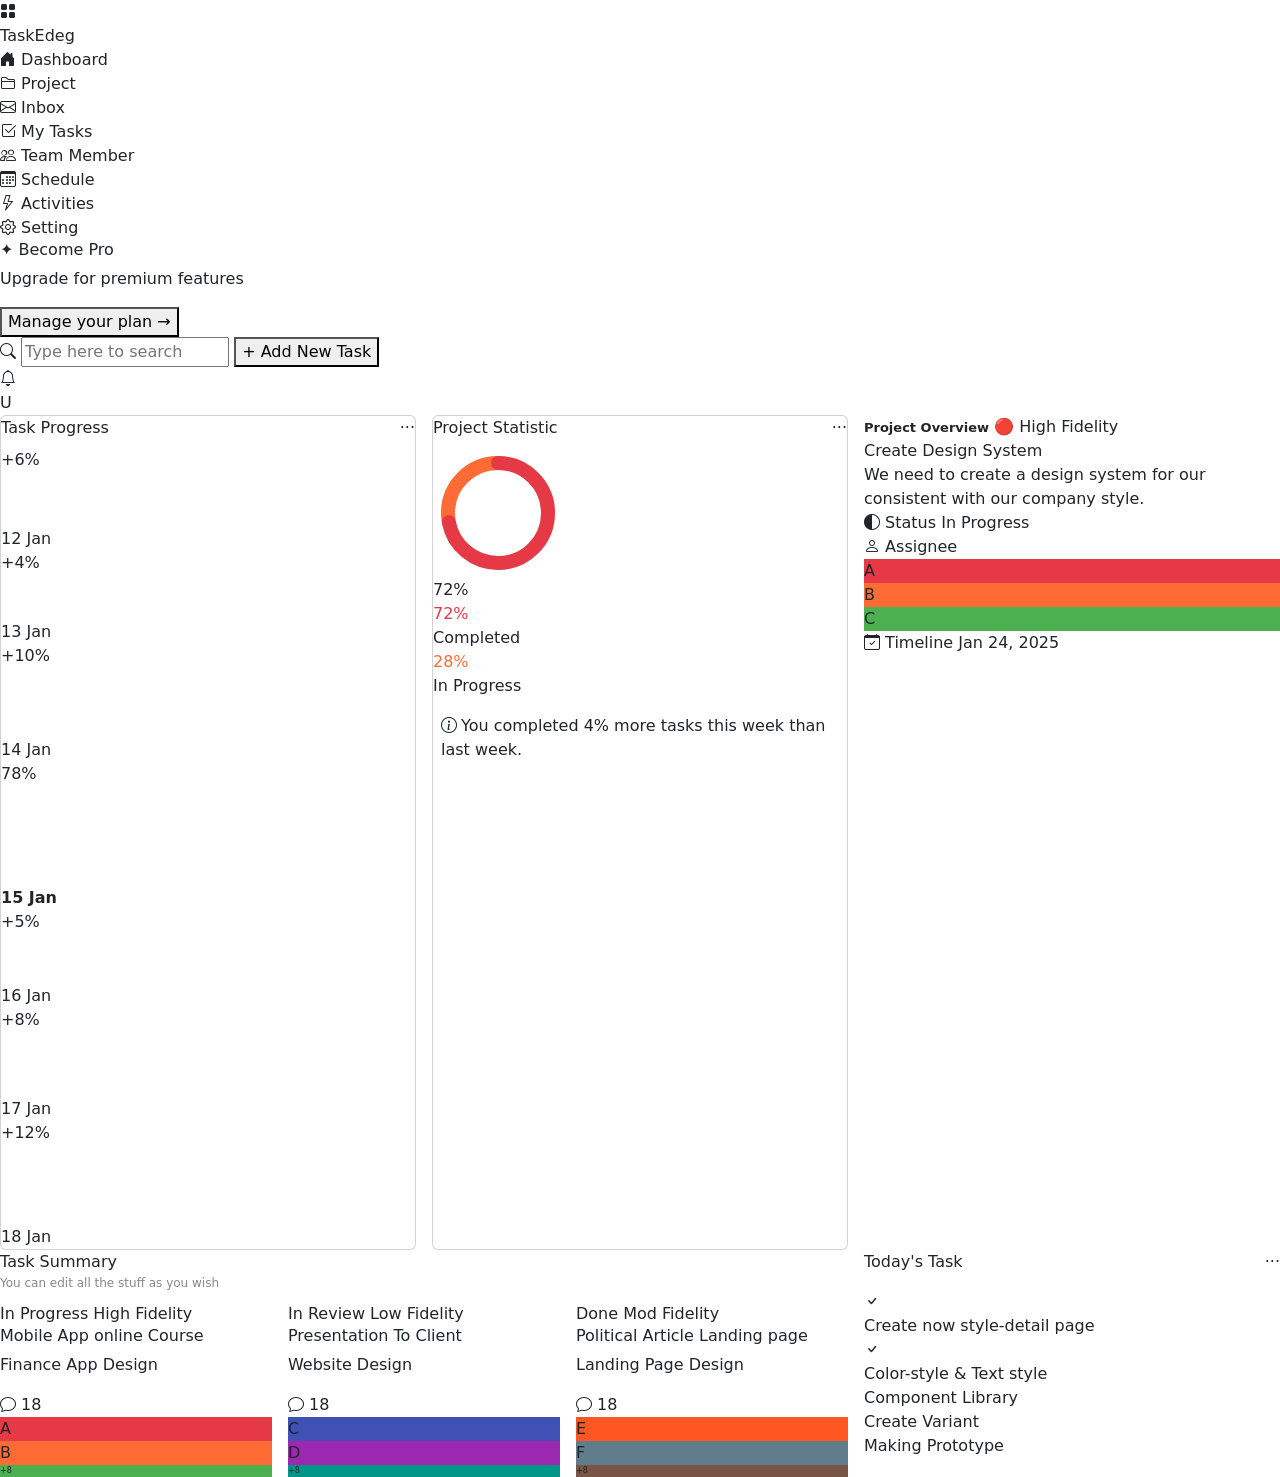
==== index.html @ 306923e4 "Rename index.html.html to index.html" ====
<!DOCTYPE html>
<html lang="en">
<head>
  <meta charset="UTF-8" />
  <meta name="viewport" content="width=device-width, initial-scale=1.0"/>
  <title>TaskEdeg Dashboard</title>
  <link href="https://cdn.jsdelivr.net/npm/bootstrap@5.3.0/dist/css/bootstrap.min.css" rel="stylesheet"/>
  <link href="https://cdn.jsdelivr.net/npm/bootstrap-icons@1.10.5/font/bootstrap-icons.css" rel="stylesheet"/>
  <link href="https://fonts.googleapis.com/css2?family=DM+Sans:wght@300;400;500;600;700&display=swap" rel="stylesheet"/>
  <link rel="stylesheet" href="style1.css"/>
</head>

<body>
<div class="wrapper">

  <!-- SIDEBAR -->
  <div class="sidebar">
    <div class="sidebar-logo">
      <div class="logo-icon"><i class="bi bi-grid-fill"></i></div>
      TaskEdeg
    </div>

    <div class="nav-item active"><i class="bi bi-house-door-fill"></i> Dashboard</div>
    <div class="nav-item"><i class="bi bi-folder2"></i> Project</div>
    <div class="nav-item"><i class="bi bi-envelope"></i> Inbox</div>
    <div class="nav-item"><i class="bi bi-check2-square"></i> My Tasks</div>
    <div class="nav-item"><i class="bi bi-people"></i> Team Member</div>
    <div class="nav-item"><i class="bi bi-calendar3"></i> Schedule</div>
    <div class="nav-item"><i class="bi bi-lightning"></i> Activities</div>
    <div class="nav-item"><i class="bi bi-gear"></i> Setting</div>

    <div class="pro-card">
      <h6>✦ Become Pro</h6>
      <p>Upgrade for premium features</p>
      <button class="btn-pro">Manage your plan →</button>
    </div>
  </div>


  <!-- MAIN CONTENT -->
  <div class="main-content">

    <!-- NAVBAR -->
    <div class="top-bar">
      <i class="bi bi-search search-icon"></i>
      <input type="text" class="search-input" placeholder="Type here to search"/>
      <button class="btn-add">+ Add New Task</button>
      <div class="icon-btn"><i class="bi bi-bell"></i></div>
      <div class="avatar">U</div>
    </div>


    <!-- ROW 1: 3 Cards -->
    <div class="row g-3">

      <!-- Card 1: Task Progress -->
      <div class="col-lg-4">
        <div class="card h-100">
          <div class="d-flex justify-content-between align-items-center mb-2">
            <div class="card-title mb-0">Task Progress</div>
            <span class="card-menu">···</span>
          </div>
          <div class="chart-area">
            <div class="bar-col">
              <div class="bar-label">+6%</div>
              <div class="bar striped" style="height:55px;"></div>
              <div class="bar-date">12 Jan</div>
            </div>
            <div class="bar-col">
              <div class="bar-label">+4%</div>
              <div class="bar striped" style="height:45px;"></div>
              <div class="bar-date">13 Jan</div>
            </div>
            <div class="bar-col">
              <div class="bar-label">+10%</div>
              <div class="bar striped" style="height:70px;"></div>
              <div class="bar-date">14 Jan</div>
            </div>
            <div class="bar-col position-relative">
              <div class="bar-label red-badge">78%</div>
              <div class="bar active-bar" style="height:100px;"></div>
              <div class="bar-date fw-bold">15 Jan</div>
            </div>
            <div class="bar-col">
              <div class="bar-label">+5%</div>
              <div class="bar striped" style="height:50px;"></div>
              <div class="bar-date">16 Jan</div>
            </div>
            <div class="bar-col">
              <div class="bar-label">+8%</div>
              <div class="bar striped" style="height:65px;"></div>
              <div class="bar-date">17 Jan</div>
            </div>
            <div class="bar-col">
              <div class="bar-label">+12%</div>
              <div class="bar striped" style="height:80px;"></div>
              <div class="bar-date">18 Jan</div>
            </div>
          </div>
        </div>
      </div>

      <!-- Card 2: Project Statistic -->
      <div class="col-lg-4">
        <div class="card h-100">
          <div class="d-flex justify-content-between align-items-center mb-2">
            <div class="card-title mb-0">Project Statistic</div>
            <span class="card-menu">···</span>
          </div>
          <div class="donut-wrapper">
            <div class="donut-chart">
              <svg width="130" height="130" viewBox="0 0 130 130">
                <circle cx="65" cy="65" r="50" fill="none" stroke="#f0ece6" stroke-width="14"/>
                <circle cx="65" cy="65" r="50" fill="none" stroke="#ff6b35" stroke-width="14"
                  stroke-dasharray="88 314" stroke-dashoffset="-226"
                  stroke-linecap="round" transform="rotate(-90 65 65)"/>
                <circle cx="65" cy="65" r="50" fill="none" stroke="#e63946" stroke-width="14"
                  stroke-dasharray="226 314" stroke-linecap="round" transform="rotate(-90 65 65)"/>
              </svg>
              <div class="donut-center"><span>72%</span></div>
            </div>
          </div>
          <div class="stat-row">
            <div class="stat-item">
              <div class="stat-val" style="color:#e63946;">72%</div>
              <div class="stat-lbl">Completed</div>
            </div>
            <div class="stat-item">
              <div class="stat-val" style="color:#ff6b35;">28%</div>
              <div class="stat-lbl">In Progress</div>
            </div>
          </div>
          <div class="mt-2 p-2 note-box">
            <p class="mb-0"><i class="bi bi-info-circle me-1"></i>You completed 4% more tasks this week than last week.</p>
          </div>
        </div>
      </div>

      <!-- Card 3: Project Overview -->
      <div class="col-lg-4">
        <div class="project-overview">
          <div class="overview-header">
            <span style="font-size:13px;font-weight:700;">Project Overview</span>
            <span class="badge-hf">🔴 High Fidelity</span>
          </div>
          <div class="overview-title">Create Design System</div>
          <div class="overview-desc">We need to create a design system for our consistent with our company style.</div>
          <div class="info-row">
            <i class="bi bi-circle-half"></i>
            <span class="info-label">Status</span>
            <span class="badge-progress">In Progress</span>
          </div>
          <div class="info-row">
            <i class="bi bi-person"></i>
            <span class="info-label">Assignee</span>
            <div class="avatar-group">
              <div class="avatar-sm" style="background:#e63946;">A</div>
              <div class="avatar-sm" style="background:#ff6b35;">B</div>
              <div class="avatar-sm" style="background:#4caf50;">C</div>
            </div>
          </div>
          <div class="info-row">
            <i class="bi bi-calendar-check"></i>
            <span class="info-label">Timeline</span>
            <span class="info-value">Jan 24, 2025</span>
          </div>
        </div>
      </div>

    </div><!-- /row 1 -->


    <!-- ROW 2: Task Summary + Today's Task -->
    <div class="row g-3">

      <!-- Task Summary -->
      <div class="col-lg-8">
        <div class="card-title">Task Summary</div>
        <div style="font-size:12px;color:#888;margin-bottom:10px;">You can edit all the stuff as you wish</div>
        <div class="row g-3">

          <div class="col-md-4">
            <div class="task-card">
              <span class="badge-status badge-inprog">In Progress</span>
              <span class="badge-status badge-hifi">High Fidelity</span>
              <h6>Mobile App online Course</h6>
              <p>Finance App Design</p>
              <div class="progress-bar-custom"><div class="progress-fill fill-red" style="width:36%;"></div></div>
              <div class="task-footer">
                <div class="comment-count"><i class="bi bi-chat"></i> 18</div>
                <div class="avatar-group">
                  <div class="avatar-sm" style="background:#e63946;">A</div>
                  <div class="avatar-sm" style="background:#ff6b35;">B</div>
                  <div class="avatar-sm" style="background:#4caf50;font-size:8px;">+8</div>
                </div>
              </div>
            </div>
          </div>

          <div class="col-md-4">
            <div class="task-card">
              <span class="badge-status badge-review">In Review</span>
              <span class="badge-status badge-lowfi">Low Fidelity</span>
              <h6>Presentation To Client</h6>
              <p>Website Design</p>
              <div class="progress-bar-custom"><div class="progress-fill fill-orange" style="width:36%;"></div></div>
              <div class="task-footer">
                <div class="comment-count"><i class="bi bi-chat"></i> 18</div>
                <div class="avatar-group">
                  <div class="avatar-sm" style="background:#3f51b5;">C</div>
                  <div class="avatar-sm" style="background:#9c27b0;">D</div>
                  <div class="avatar-sm" style="background:#009688;font-size:8px;">+8</div>
                </div>
              </div>
            </div>
          </div>

          <div class="col-md-4">
            <div class="task-card">
              <span class="badge-status badge-done">Done</span>
              <span class="badge-status badge-mod">Mod Fidelity</span>
              <h6>Political Article Landing page</h6>
              <p>Landing Page Design</p>
              <div class="progress-bar-custom"><div class="progress-fill fill-green" style="width:98%;"></div></div>
              <div class="task-footer">
                <div class="comment-count"><i class="bi bi-chat"></i> 18</div>
                <div class="avatar-group">
                  <div class="avatar-sm" style="background:#ff5722;">E</div>
                  <div class="avatar-sm" style="background:#607d8b;">F</div>
                  <div class="avatar-sm" style="background:#795548;font-size:8px;">+8</div>
                </div>
              </div>
            </div>
          </div>

        </div>
      </div>

      <!-- Today's Task -->
      <div class="col-lg-4">
        <div class="today-task-card">
          <div class="d-flex justify-content-between align-items-center mb-3">
            <div class="card-title mb-0">Today's Task</div>
            <span class="card-menu">···</span>
          </div>
          <div class="task-check-item done">
            <div class="check-box checked"><i class="bi bi-check"></i></div>
            <span>Create now style-detail page</span>
          </div>
          <div class="task-check-item done">
            <div class="check-box checked"><i class="bi bi-check"></i></div>
            <span>Color-style & Text style</span>
          </div>
          <div class="task-check-item">
            <div class="check-box"></div>
            <span>Component Library</span>
          </div>
          <div class="task-check-item">
            <div class="check-box"></div>
            <span>Create Variant</span>
          </div>
          <div class="task-check-item">
            <div class="check-box"></div>
            <span>Making Prototype</span>
          </div>
        </div>
      </div>

    </div><!-- /row 2 -->

  </div><!-- /main-content -->
</div><!-- /wrapper -->

<script src="https://cdn.jsdelivr.net/npm/bootstrap@5.3.0/dist/js/bootstrap.bundle.min.js"></script>
<script>
  document.querySelectorAll('.check-box').forEach(function(box) {
    box.addEventListener('click', function() {
      var item = this.closest('.task-check-item');
      if (this.classList.contains('checked')) {
        this.classList.remove('checked');
        this.innerHTML = '';
        item.classList.remove('done');
      } else {
        this.classList.add('checked');
        this.innerHTML = '<i class="bi bi-check"></i>';
        item.classList.add('done');
      }
    });
  });

  document.querySelectorAll('.nav-item').forEach(function(navItem) {
    navItem.addEventListener('click', function() {
      document.querySelectorAll('.nav-item').forEach(function(n) { n.classList.remove('active'); });
      this.classList.add('active');
    });
  });
</script>
</body>
</html>
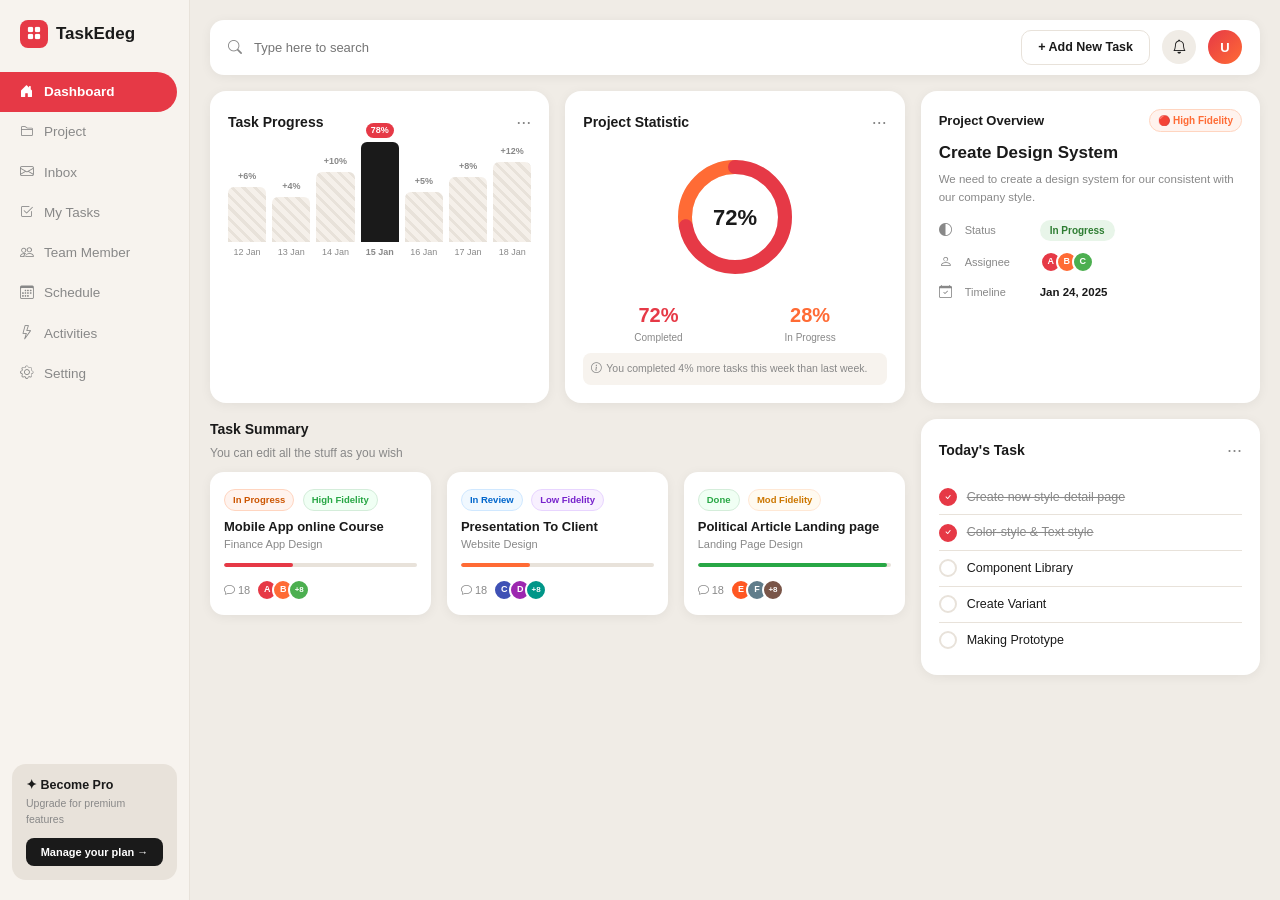
==== commit 708348bd: "Update index.html" ====
--- a/index.html
+++ b/index.html
@@ -7,7 +7,7 @@
   <link href="https://cdn.jsdelivr.net/npm/bootstrap@5.3.0/dist/css/bootstrap.min.css" rel="stylesheet"/>
   <link href="https://cdn.jsdelivr.net/npm/bootstrap-icons@1.10.5/font/bootstrap-icons.css" rel="stylesheet"/>
   <link href="https://fonts.googleapis.com/css2?family=DM+Sans:wght@300;400;500;600;700&display=swap" rel="stylesheet"/>
-  <link rel="stylesheet" href="style1.css"/>
+  <link rel="stylesheet" href="style.css"/>
 </head>
 
 <body>
--- a/style.css
+++ b/style.css
@@ -0,0 +1,532 @@
+/* ==========================================
+   CSS VARIABLES - Poori website ka color theme
+   ========================================== */
+:root {
+  --bg-main: #f0ece6;
+  --sidebar-bg: #f7f3ee;
+  --white: #ffffff;
+  --text-dark: #1a1a1a;
+  --text-gray: #888888;
+  --accent-red: #e63946;
+  --accent-orange: #ff6b35;
+  --border: #e8e2da;
+  --card-shadow: 0 2px 12px rgba(0,0,0,0.06);
+}
+
+/* ==========================================
+   BASE
+   ========================================== */
+* {
+  box-sizing: border-box;
+  margin: 0;
+  padding: 0;
+}
+
+body {
+  font-family: 'DM Sans', sans-serif;
+  background-color: var(--bg-main);
+  color: var(--text-dark);
+  height: 100vh;
+  overflow: hidden;
+}
+
+/* ==========================================
+   LAYOUT
+   ========================================== */
+.wrapper {
+  display: flex;
+  height: 100vh;
+}
+
+/* ==========================================
+   SIDEBAR
+   ========================================== */
+.sidebar {
+  width: 190px;
+  min-width: 190px;
+  background: var(--sidebar-bg);
+  border-right: 1px solid var(--border);
+  display: flex;
+  flex-direction: column;
+  padding: 20px 0;
+  height: 100vh;
+  overflow-y: auto;
+}
+
+.sidebar-logo {
+  display: flex;
+  align-items: center;
+  gap: 8px;
+  padding: 0 20px 24px;
+  font-weight: 700;
+  font-size: 17px;
+  color: var(--text-dark);
+}
+
+.logo-icon {
+  width: 28px;
+  height: 28px;
+  background: var(--accent-red);
+  border-radius: 8px;
+  display: flex;
+  align-items: center;
+  justify-content: center;
+  color: white;
+  font-size: 14px;
+}
+
+.nav-item {
+  display: flex;
+  align-items: center;
+  gap: 10px;
+  padding: 10px 20px;
+  font-size: 13.5px;
+  color: var(--text-gray);
+  cursor: pointer;
+  border-radius: 0 20px 20px 0;
+  margin-right: 12px;
+  transition: all 0.2s;
+  font-weight: 400;
+}
+
+.nav-item:hover {
+  background: var(--border);
+  color: var(--text-dark);
+}
+
+.nav-item.active {
+  background: var(--accent-red);
+  color: white;
+  font-weight: 600;
+}
+
+.nav-item.active i { color: white; }
+
+.pro-card {
+  margin: auto 12px 0;
+  background: #e8e2da;
+  border-radius: 14px;
+  padding: 14px;
+}
+
+.pro-card h6 {
+  font-size: 12.5px;
+  font-weight: 700;
+  margin-bottom: 3px;
+}
+
+.pro-card p {
+  font-size: 10.5px;
+  color: var(--text-gray);
+  margin-bottom: 10px;
+}
+
+.btn-pro {
+  background: var(--text-dark);
+  color: white;
+  border: none;
+  border-radius: 8px;
+  padding: 6px 12px;
+  font-size: 11px;
+  font-weight: 600;
+  width: 100%;
+  cursor: pointer;
+}
+
+/* ==========================================
+   MAIN CONTENT
+   ========================================== */
+.main-content {
+  flex: 1;
+  overflow-y: auto;
+  padding: 20px;
+  display: flex;
+  flex-direction: column;
+  gap: 16px;
+}
+
+/* ==========================================
+   NAVBAR
+   ========================================== */
+.top-bar {
+  display: flex;
+  align-items: center;
+  gap: 12px;
+  background: var(--white);
+  padding: 10px 18px;
+  border-radius: 14px;
+  box-shadow: var(--card-shadow);
+}
+
+.search-input {
+  flex: 1;
+  border: none;
+  outline: none;
+  font-size: 13px;
+  color: var(--text-gray);
+  background: transparent;
+}
+
+.search-icon { color: var(--text-gray); font-size: 14px; }
+
+.btn-add {
+  background: white;
+  border: 1.5px solid var(--border);
+  color: var(--text-dark);
+  padding: 7px 16px;
+  border-radius: 10px;
+  font-size: 12.5px;
+  font-weight: 600;
+  cursor: pointer;
+  white-space: nowrap;
+}
+
+.btn-add:hover {
+  background: var(--accent-red);
+  color: white;
+  border-color: var(--accent-red);
+}
+
+.icon-btn {
+  width: 34px;
+  height: 34px;
+  background: var(--bg-main);
+  border-radius: 50%;
+  display: flex;
+  align-items: center;
+  justify-content: center;
+  font-size: 14px;
+  cursor: pointer;
+}
+
+.avatar {
+  width: 34px;
+  height: 34px;
+  background: linear-gradient(135deg, #e63946, #ff6b35);
+  border-radius: 50%;
+  display: flex;
+  align-items: center;
+  justify-content: center;
+  color: white;
+  font-size: 13px;
+  font-weight: 700;
+}
+
+/* ==========================================
+   CARDS
+   ========================================== */
+.card {
+  background: var(--white);
+  border-radius: 16px;
+  border: none;
+  box-shadow: var(--card-shadow);
+  padding: 18px;
+}
+
+.card-title {
+  font-size: 14px;
+  font-weight: 700;
+  color: var(--text-dark);
+  margin-bottom: 4px;
+}
+
+.card-menu {
+  color: var(--text-gray);
+  cursor: pointer;
+  font-size: 18px;
+}
+
+/* ==========================================
+   BAR CHART
+   ========================================== */
+.chart-area {
+  display: flex;
+  align-items: flex-end;
+  gap: 6px;
+  height: 120px;
+  padding-bottom: 4px;
+}
+
+.bar-col {
+  display: flex;
+  flex-direction: column;
+  align-items: center;
+  gap: 4px;
+  flex: 1;
+}
+
+.bar-label {
+  font-size: 9px;
+  color: var(--text-gray);
+  font-weight: 600;
+}
+
+.red-badge {
+  background: #e63946;
+  color: white;
+  padding: 1px 5px;
+  border-radius: 10px;
+}
+
+.bar {
+  width: 100%;
+  border-radius: 6px 6px 0 0;
+  transition: all 0.3s;
+}
+
+.bar.striped {
+  background: repeating-linear-gradient(
+    45deg,
+    #e8e2da, #e8e2da 3px,
+    #f5f0ea 3px, #f5f0ea 8px
+  );
+}
+
+.bar.active-bar { background: var(--text-dark); }
+
+.bar-date {
+  font-size: 9px;
+  color: var(--text-gray);
+  text-align: center;
+}
+
+/* ==========================================
+   DONUT CHART
+   ========================================== */
+.donut-wrapper {
+  display: flex;
+  align-items: center;
+  justify-content: center;
+  margin: 8px 0;
+}
+
+.donut-chart {
+  position: relative;
+  width: 130px;
+  height: 130px;
+}
+
+.donut-center {
+  position: absolute;
+  top: 50%;
+  left: 50%;
+  transform: translate(-50%, -50%);
+  text-align: center;
+}
+
+.donut-center span {
+  font-size: 22px;
+  font-weight: 800;
+  color: var(--text-dark);
+}
+
+.stat-row {
+  display: flex;
+  justify-content: space-around;
+  margin-top: 10px;
+}
+
+.stat-item { text-align: center; }
+.stat-val { font-size: 20px; font-weight: 800; }
+.stat-lbl { font-size: 10px; color: var(--text-gray); }
+
+.note-box {
+  background: #f7f3ee;
+  border-radius: 8px;
+  font-size: 10.5px;
+  color: var(--text-gray);
+}
+
+/* ==========================================
+   PROJECT OVERVIEW
+   ========================================== */
+.project-overview {
+  background: var(--white);
+  border-radius: 16px;
+  padding: 18px;
+  box-shadow: var(--card-shadow);
+  height: 100%;
+}
+
+.overview-header {
+  display: flex;
+  justify-content: space-between;
+  align-items: center;
+  margin-bottom: 8px;
+}
+
+.badge-hf {
+  background: #fff3ee;
+  color: var(--accent-orange);
+  font-size: 10px;
+  font-weight: 700;
+  padding: 3px 8px;
+  border-radius: 20px;
+  border: 1px solid #ffd5c0;
+}
+
+.overview-title {
+  font-size: 17px;
+  font-weight: 800;
+  margin-bottom: 6px;
+}
+
+.overview-desc {
+  font-size: 11.5px;
+  color: var(--text-gray);
+  margin-bottom: 14px;
+  line-height: 1.5;
+}
+
+.info-row {
+  display: flex;
+  align-items: center;
+  gap: 10px;
+  margin-bottom: 10px;
+}
+
+.info-row i { font-size: 13px; color: var(--text-gray); width: 16px; }
+.info-label { font-size: 11px; color: var(--text-gray); width: 65px; }
+.info-value { font-size: 11.5px; font-weight: 600; }
+
+.badge-progress {
+  background: #e8f5e9;
+  color: #2e7d32;
+  font-size: 10px;
+  font-weight: 700;
+  padding: 3px 10px;
+  border-radius: 20px;
+}
+
+.avatar-group { display: flex; }
+
+.avatar-sm {
+  width: 22px;
+  height: 22px;
+  border-radius: 50%;
+  border: 2px solid white;
+  margin-left: -6px;
+  display: flex;
+  align-items: center;
+  justify-content: center;
+  font-size: 9px;
+  font-weight: 700;
+  color: white;
+}
+
+.avatar-sm:first-child { margin-left: 0; }
+
+/* ==========================================
+   TASK SUMMARY CARDS
+   ========================================== */
+.task-card {
+  background: var(--white);
+  border-radius: 14px;
+  padding: 14px;
+  box-shadow: var(--card-shadow);
+  height: 100%;
+}
+
+.badge-status {
+  font-size: 9.5px;
+  font-weight: 600;
+  padding: 3px 8px;
+  border-radius: 20px;
+  border: 1px solid;
+  margin-right: 4px;
+  margin-bottom: 8px;
+  display: inline-block;
+}
+
+.badge-inprog { border-color: #ffd5c0; color: #cc5500; background: #fff3ee; }
+.badge-hifi   { border-color: #d4edda; color: #28a745; background: #f0fff4; }
+.badge-review { border-color: #d0e8ff; color: #0066cc; background: #f0f8ff; }
+.badge-lowfi  { border-color: #e8d5ff; color: #7722cc; background: #f8f0ff; }
+.badge-done   { border-color: #d4edda; color: #28a745; background: #f0fff4; }
+.badge-mod    { border-color: #ffe8d5; color: #cc7700; background: #fffaf0; }
+
+.task-card h6 { font-size: 13px; font-weight: 700; margin-bottom: 2px; }
+.task-card p  { font-size: 11px; color: var(--text-gray); margin-bottom: 10px; }
+
+.progress-bar-custom {
+  height: 4px;
+  background: var(--border);
+  border-radius: 4px;
+  margin-bottom: 12px;
+  overflow: hidden;
+}
+
+.progress-fill { height: 100%; border-radius: 4px; }
+.fill-red    { background: var(--accent-red); }
+.fill-orange { background: var(--accent-orange); }
+.fill-green  { background: #28a745; }
+
+.task-footer {
+  display: flex;
+  align-items: center;
+  gap: 6px;
+}
+
+.comment-count {
+  font-size: 11px;
+  color: var(--text-gray);
+  display: flex;
+  align-items: center;
+  gap: 3px;
+}
+
+/* ==========================================
+   TODAY'S TASK
+   ========================================== */
+.today-task-card {
+  background: var(--white);
+  border-radius: 16px;
+  padding: 18px;
+  box-shadow: var(--card-shadow);
+}
+
+.task-check-item {
+  display: flex;
+  align-items: center;
+  gap: 10px;
+  padding: 8px 0;
+  border-bottom: 1px solid var(--border);
+  font-size: 12.5px;
+}
+
+.task-check-item:last-child { border-bottom: none; }
+
+.task-check-item.done span {
+  text-decoration: line-through;
+  color: var(--text-gray);
+}
+
+.check-box {
+  width: 18px;
+  height: 18px;
+  border-radius: 50%;
+  border: 2px solid var(--border);
+  flex-shrink: 0;
+  cursor: pointer;
+  display: flex;
+  align-items: center;
+  justify-content: center;
+  transition: all 0.2s;
+}
+
+.check-box.checked {
+  background: var(--accent-red);
+  border-color: var(--accent-red);
+  color: white;
+  font-size: 10px;
+}
+
+/* ==========================================
+   MOBILE RESPONSIVE
+   ========================================== */
+@media (max-width: 768px) {
+  .sidebar { display: none; }
+  body { overflow: auto; }
+  .wrapper { height: auto; }
+  .main-content { padding: 12px; }
+}
